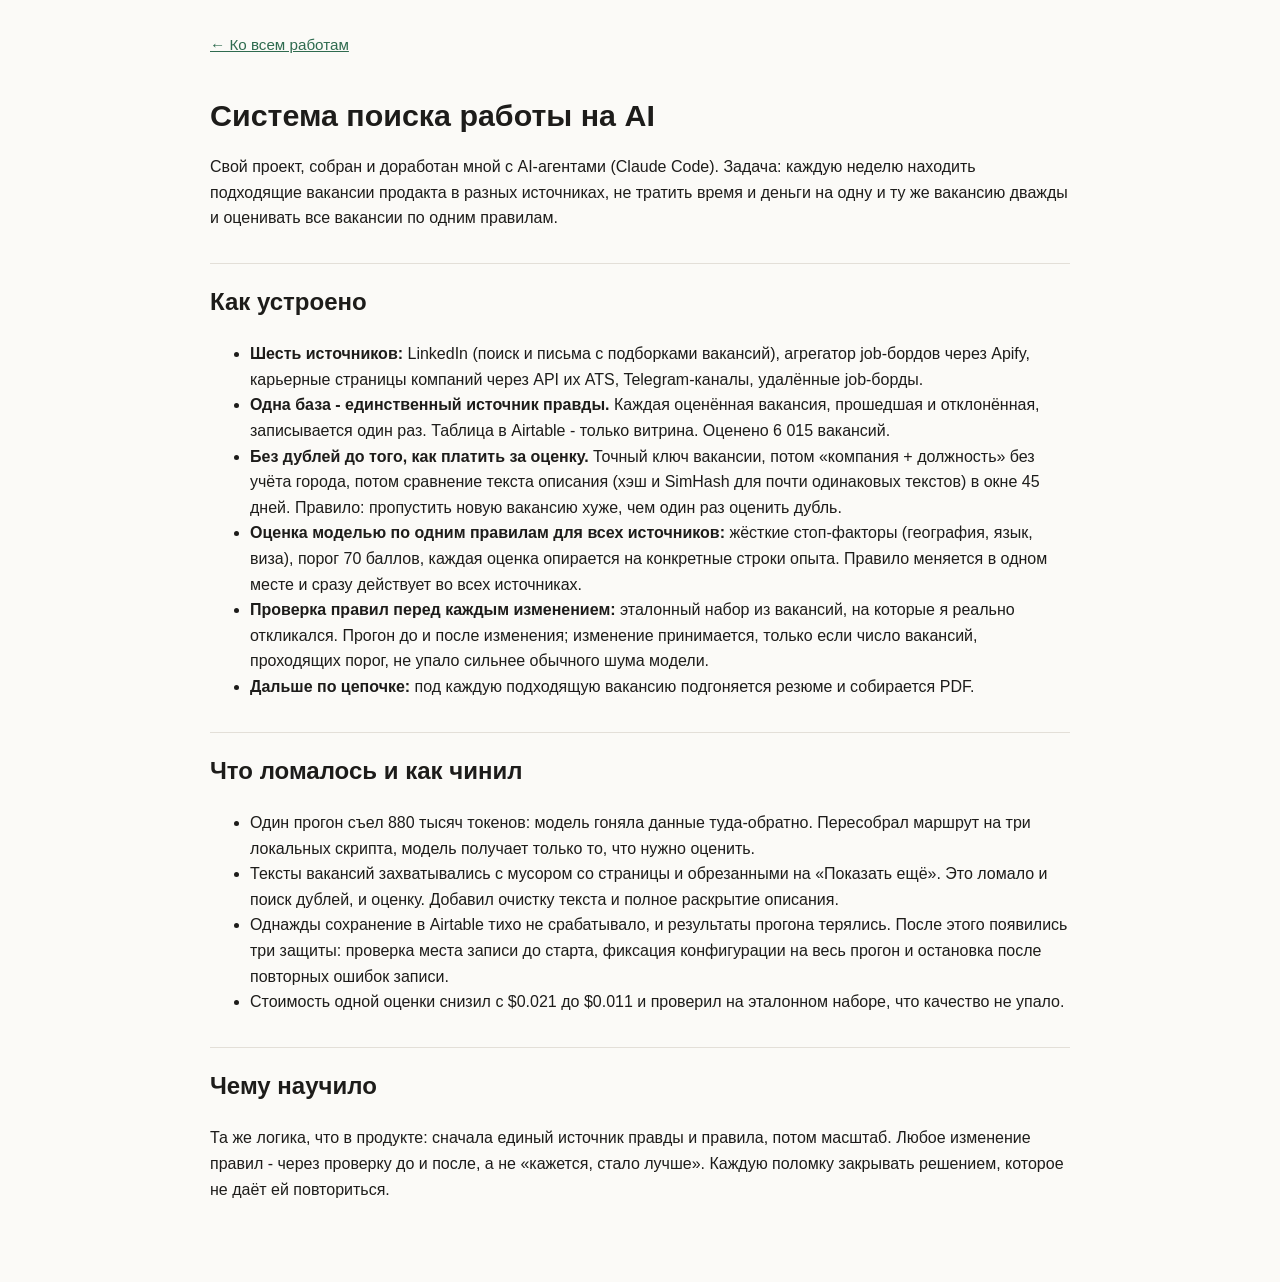
==== job-search/index.html @ 43af3b4d "Portfolio: work samples" ====
<!doctype html>
<html lang="ru">
<head>
<meta charset="utf-8">
<meta name="viewport" content="width=device-width, initial-scale=1">
<title>Система поиска работы на AI</title>
<link rel="stylesheet" href="../doc.css">
</head>
<body>
<main>
<a class="back" href="../">← Ко всем работам</a>
<h1>Система поиска работы на AI</h1>
<p>Свой проект, собран и доработан мной с AI-агентами (Claude Code). Задача: каждую неделю находить подходящие вакансии продакта в разных источниках, не тратить время и деньги на одну и ту же вакансию дважды и оценивать все вакансии по одним правилам.</p>

<h2>Как устроено</h2>
<ul>
<li><b>Шесть источников:</b> LinkedIn (поиск и письма с подборками вакансий), агрегатор job-бордов через Apify, карьерные страницы компаний через API их ATS, Telegram-каналы, удалённые job-борды.</li>
<li><b>Одна база - единственный источник правды.</b> Каждая оценённая вакансия, прошедшая и отклонённая, записывается один раз. Таблица в Airtable - только витрина. Оценено 6 015 вакансий.</li>
<li><b>Без дублей до того, как платить за оценку.</b> Точный ключ вакансии, потом «компания + должность» без учёта города, потом сравнение текста описания (хэш и SimHash для почти одинаковых текстов) в окне 45 дней. Правило: пропустить новую вакансию хуже, чем один раз оценить дубль.</li>
<li><b>Оценка моделью по одним правилам для всех источников:</b> жёсткие стоп-факторы (география, язык, виза), порог 70 баллов, каждая оценка опирается на конкретные строки опыта. Правило меняется в одном месте и сразу действует во всех источниках.</li>
<li><b>Проверка правил перед каждым изменением:</b> эталонный набор из вакансий, на которые я реально откликался. Прогон до и после изменения; изменение принимается, только если число вакансий, проходящих порог, не упало сильнее обычного шума модели.</li>
<li><b>Дальше по цепочке:</b> под каждую подходящую вакансию подгоняется резюме и собирается PDF.</li>
</ul>

<h2>Что ломалось и как чинил</h2>
<ul>
<li>Один прогон съел 880 тысяч токенов: модель гоняла данные туда-обратно. Пересобрал маршрут на три локальных скрипта, модель получает только то, что нужно оценить.</li>
<li>Тексты вакансий захватывались с мусором со страницы и обрезанными на «Показать ещё». Это ломало и поиск дублей, и оценку. Добавил очистку текста и полное раскрытие описания.</li>
<li>Однажды сохранение в Airtable тихо не срабатывало, и результаты прогона терялись. После этого появились три защиты: проверка места записи до старта, фиксация конфигурации на весь прогон и остановка после повторных ошибок записи.</li>
<li>Стоимость одной оценки снизил с $0.021 до $0.011 и проверил на эталонном наборе, что качество не упало.</li>
</ul>

<h2>Чему научило</h2>
<p>Та же логика, что в продукте: сначала единый источник правды и правила, потом масштаб. Любое изменение правил - через проверку до и после, а не «кажется, стало лучше». Каждую поломку закрывать решением, которое не даёт ей повториться.</p>
</main>
</body>
</html>
---- doc.css ----
:root{--bg:#fbfaf7;--fg:#1d1c1a;--muted:#5d5a55;--line:#e3dfd8;--accent:#2f6b4f;--code:#f1eee8}
@media (prefers-color-scheme:dark){:root{--bg:#161614;--fg:#ecebe8;--muted:#a6a39c;--line:#33322f;--accent:#7fc4a1;--code:#22211f}}
body{background:var(--bg);color:var(--fg);font:16px/1.6 -apple-system,BlinkMacSystemFont,"Segoe UI",Roboto,Arial,sans-serif;margin:0;padding:32px 20px 64px}
main,body>header,body>nav{max-width:860px;margin:0 auto}
a{color:var(--accent)} h1{font-size:1.9rem;line-height:1.25} h2{margin-top:2rem;border-top:1px solid var(--line);padding-top:1.2rem}
table{border-collapse:collapse;width:100%;display:block;overflow-x:auto} th,td{border:1px solid var(--line);padding:6px 10px;text-align:left;vertical-align:top}
code,pre{background:var(--code);border-radius:4px} pre{padding:12px;overflow-x:auto} code{padding:1px 4px}
.back{display:inline-block;margin-bottom:18px;font-size:.95rem}
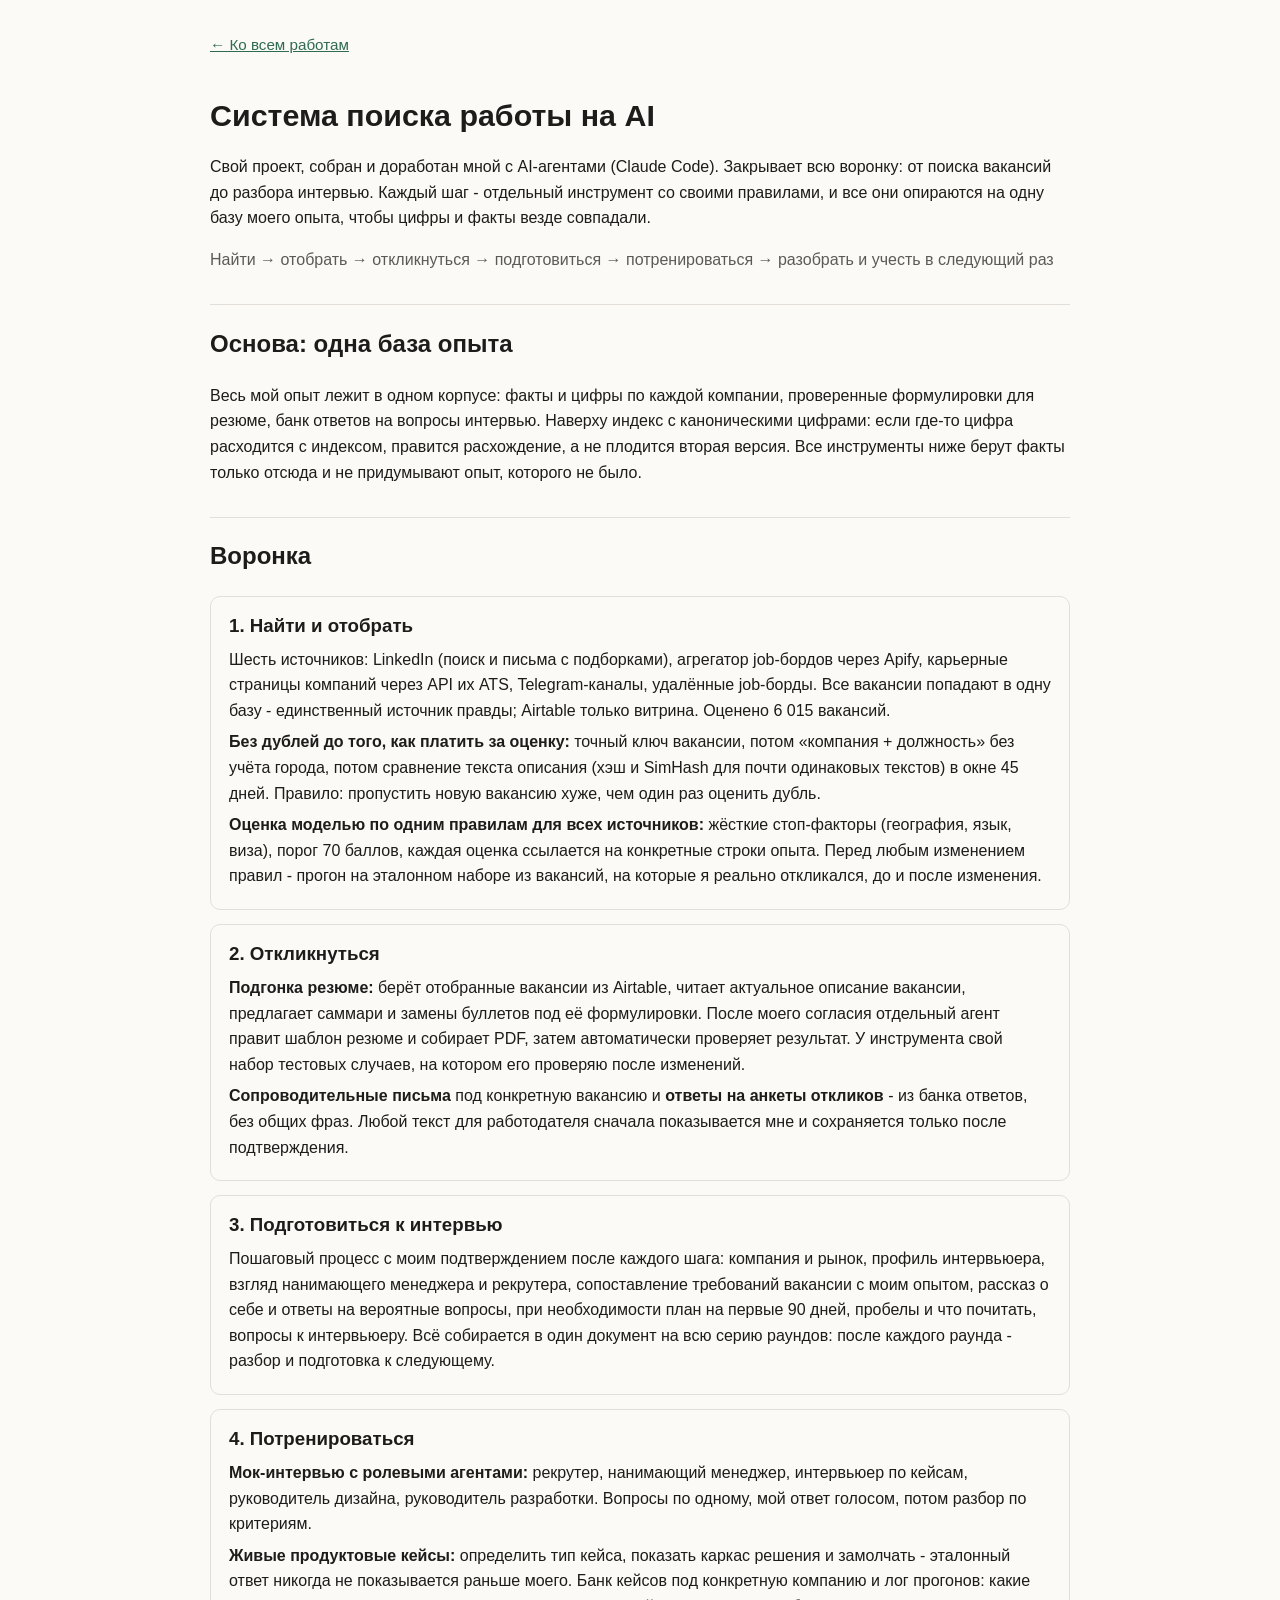
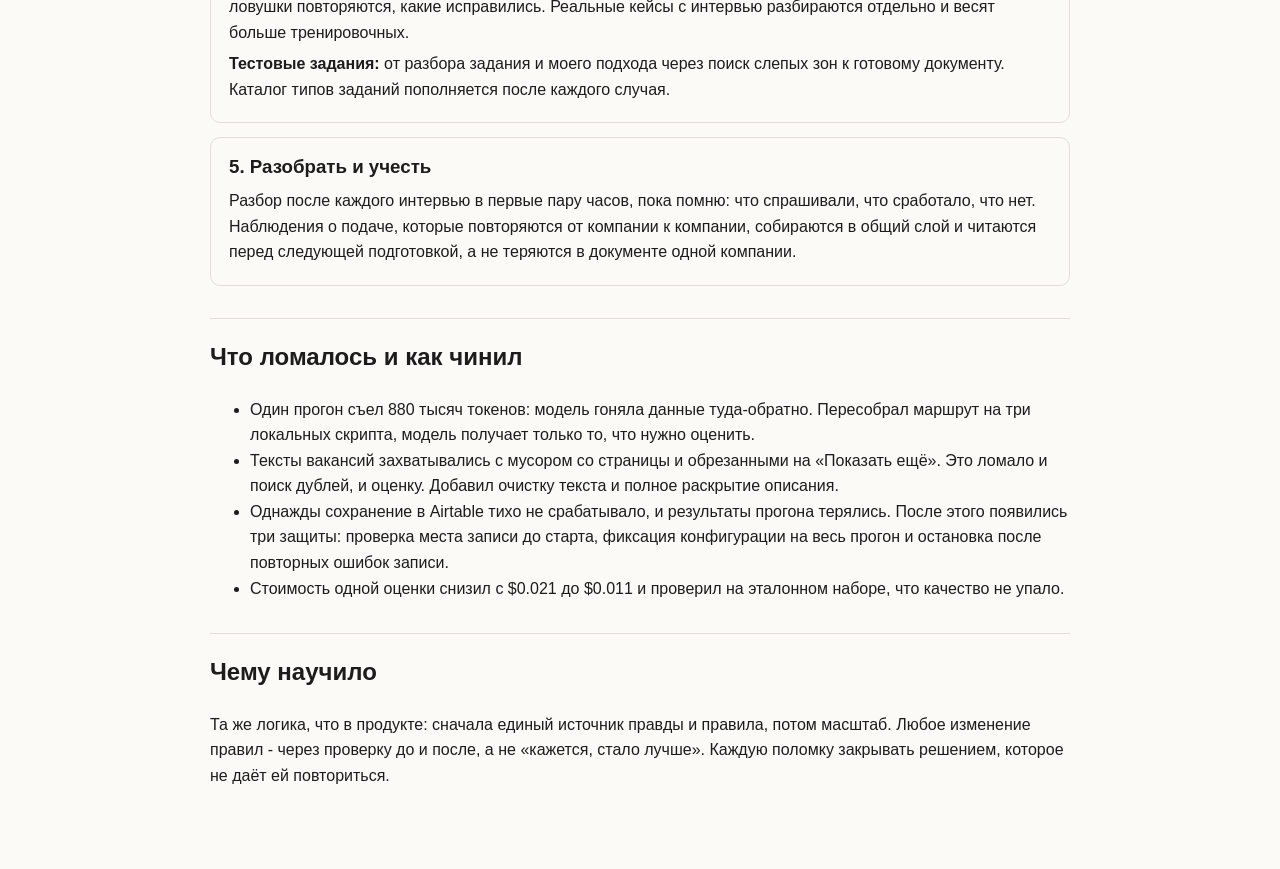
==== commit 3101b955: "Job search: describe the whole funnel" ====
--- a/job-search/index.html
+++ b/job-search/index.html
@@ -5,22 +5,54 @@
 <meta name="viewport" content="width=device-width, initial-scale=1">
 <title>Система поиска работы на AI</title>
 <link rel="stylesheet" href="../doc.css">
+<style>
+.stage{border:1px solid var(--line);border-radius:10px;padding:14px 18px;margin:14px 0}
+.stage h3{margin:0 0 6px}
+.stage p{margin:6px 0}
+.flow{color:var(--muted)}
+</style>
 </head>
 <body>
 <main>
 <a class="back" href="../">← Ко всем работам</a>
 <h1>Система поиска работы на AI</h1>
-<p>Свой проект, собран и доработан мной с AI-агентами (Claude Code). Задача: каждую неделю находить подходящие вакансии продакта в разных источниках, не тратить время и деньги на одну и ту же вакансию дважды и оценивать все вакансии по одним правилам.</p>
+<p>Свой проект, собран и доработан мной с AI-агентами (Claude Code). Закрывает всю воронку: от поиска вакансий до разбора интервью. Каждый шаг - отдельный инструмент со своими правилами, и все они опираются на одну базу моего опыта, чтобы цифры и факты везде совпадали.</p>
+<p class="flow">Найти → отобрать → откликнуться → подготовиться → потренироваться → разобрать и учесть в следующий раз</p>
 
-<h2>Как устроено</h2>
-<ul>
-<li><b>Шесть источников:</b> LinkedIn (поиск и письма с подборками вакансий), агрегатор job-бордов через Apify, карьерные страницы компаний через API их ATS, Telegram-каналы, удалённые job-борды.</li>
-<li><b>Одна база - единственный источник правды.</b> Каждая оценённая вакансия, прошедшая и отклонённая, записывается один раз. Таблица в Airtable - только витрина. Оценено 6 015 вакансий.</li>
-<li><b>Без дублей до того, как платить за оценку.</b> Точный ключ вакансии, потом «компания + должность» без учёта города, потом сравнение текста описания (хэш и SimHash для почти одинаковых текстов) в окне 45 дней. Правило: пропустить новую вакансию хуже, чем один раз оценить дубль.</li>
-<li><b>Оценка моделью по одним правилам для всех источников:</b> жёсткие стоп-факторы (география, язык, виза), порог 70 баллов, каждая оценка опирается на конкретные строки опыта. Правило меняется в одном месте и сразу действует во всех источниках.</li>
-<li><b>Проверка правил перед каждым изменением:</b> эталонный набор из вакансий, на которые я реально откликался. Прогон до и после изменения; изменение принимается, только если число вакансий, проходящих порог, не упало сильнее обычного шума модели.</li>
-<li><b>Дальше по цепочке:</b> под каждую подходящую вакансию подгоняется резюме и собирается PDF.</li>
-</ul>
+<h2>Основа: одна база опыта</h2>
+<p>Весь мой опыт лежит в одном корпусе: факты и цифры по каждой компании, проверенные формулировки для резюме, банк ответов на вопросы интервью. Наверху индекс с каноническими цифрами: если где-то цифра расходится с индексом, правится расхождение, а не плодится вторая версия. Все инструменты ниже берут факты только отсюда и не придумывают опыт, которого не было.</p>
+
+<h2>Воронка</h2>
+
+<div class="stage">
+<h3>1. Найти и отобрать</h3>
+<p>Шесть источников: LinkedIn (поиск и письма с подборками), агрегатор job-бордов через Apify, карьерные страницы компаний через API их ATS, Telegram-каналы, удалённые job-борды. Все вакансии попадают в одну базу - единственный источник правды; Airtable только витрина. Оценено 6 015 вакансий.</p>
+<p><b>Без дублей до того, как платить за оценку:</b> точный ключ вакансии, потом «компания + должность» без учёта города, потом сравнение текста описания (хэш и SimHash для почти одинаковых текстов) в окне 45 дней. Правило: пропустить новую вакансию хуже, чем один раз оценить дубль.</p>
+<p><b>Оценка моделью по одним правилам для всех источников:</b> жёсткие стоп-факторы (география, язык, виза), порог 70 баллов, каждая оценка ссылается на конкретные строки опыта. Перед любым изменением правил - прогон на эталонном наборе из вакансий, на которые я реально откликался, до и после изменения.</p>
+</div>
+
+<div class="stage">
+<h3>2. Откликнуться</h3>
+<p><b>Подгонка резюме:</b> берёт отобранные вакансии из Airtable, читает актуальное описание вакансии, предлагает саммари и замены буллетов под её формулировки. После моего согласия отдельный агент правит шаблон резюме и собирает PDF, затем автоматически проверяет результат. У инструмента свой набор тестовых случаев, на котором его проверяю после изменений.</p>
+<p><b>Сопроводительные письма</b> под конкретную вакансию и <b>ответы на анкеты откликов</b> - из банка ответов, без общих фраз. Любой текст для работодателя сначала показывается мне и сохраняется только после подтверждения.</p>
+</div>
+
+<div class="stage">
+<h3>3. Подготовиться к интервью</h3>
+<p>Пошаговый процесс с моим подтверждением после каждого шага: компания и рынок, профиль интервьюера, взгляд нанимающего менеджера и рекрутера, сопоставление требований вакансии с моим опытом, рассказ о себе и ответы на вероятные вопросы, при необходимости план на первые 90 дней, пробелы и что почитать, вопросы к интервьюеру. Всё собирается в один документ на всю серию раундов: после каждого раунда - разбор и подготовка к следующему.</p>
+</div>
+
+<div class="stage">
+<h3>4. Потренироваться</h3>
+<p><b>Мок-интервью с ролевыми агентами:</b> рекрутер, нанимающий менеджер, интервьюер по кейсам, руководитель дизайна, руководитель разработки. Вопросы по одному, мой ответ голосом, потом разбор по критериям.</p>
+<p><b>Живые продуктовые кейсы:</b> определить тип кейса, показать каркас решения и замолчать - эталонный ответ никогда не показывается раньше моего. Банк кейсов под конкретную компанию и лог прогонов: какие ловушки повторяются, какие исправились. Реальные кейсы с интервью разбираются отдельно и весят больше тренировочных.</p>
+<p><b>Тестовые задания:</b> от разбора задания и моего подхода через поиск слепых зон к готовому документу. Каталог типов заданий пополняется после каждого случая.</p>
+</div>
+
+<div class="stage">
+<h3>5. Разобрать и учесть</h3>
+<p>Разбор после каждого интервью в первые пару часов, пока помню: что спрашивали, что сработало, что нет. Наблюдения о подаче, которые повторяются от компании к компании, собираются в общий слой и читаются перед следующей подготовкой, а не теряются в документе одной компании.</p>
+</div>
 
 <h2>Что ломалось и как чинил</h2>
 <ul>
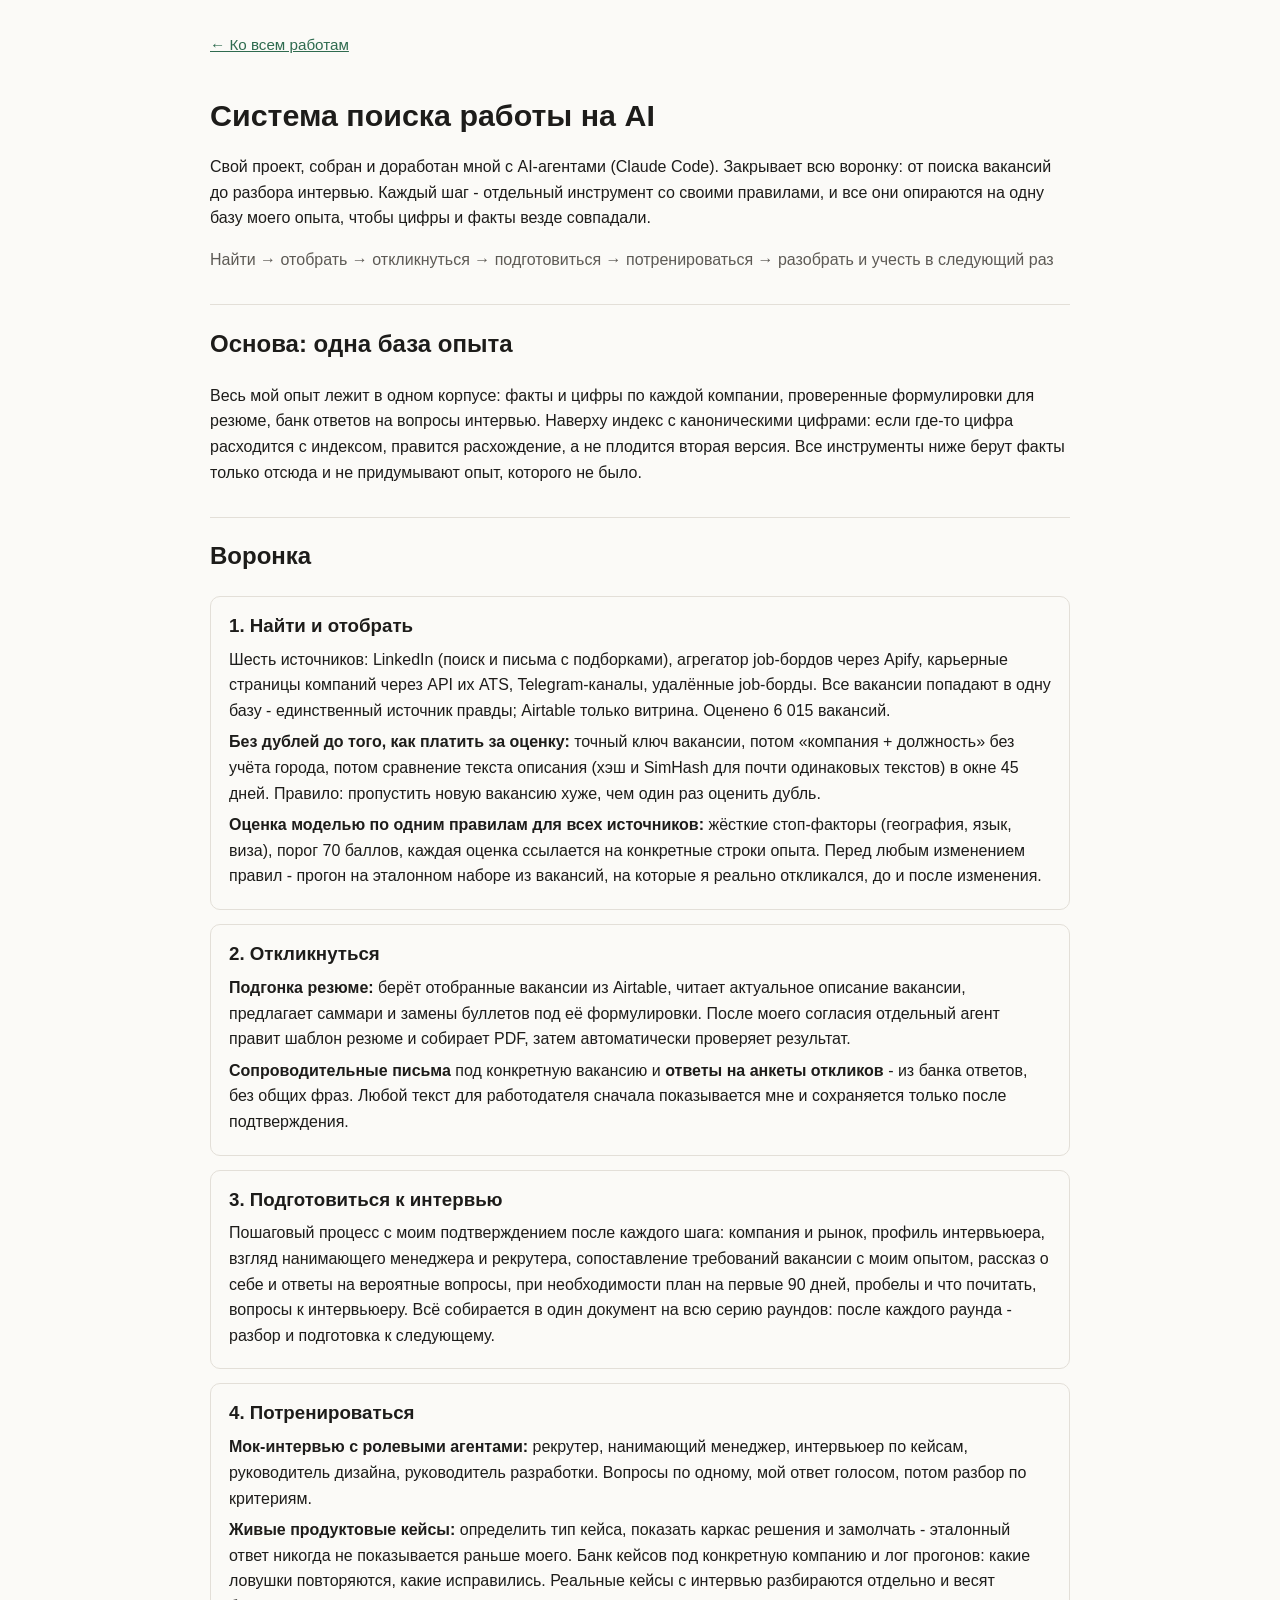
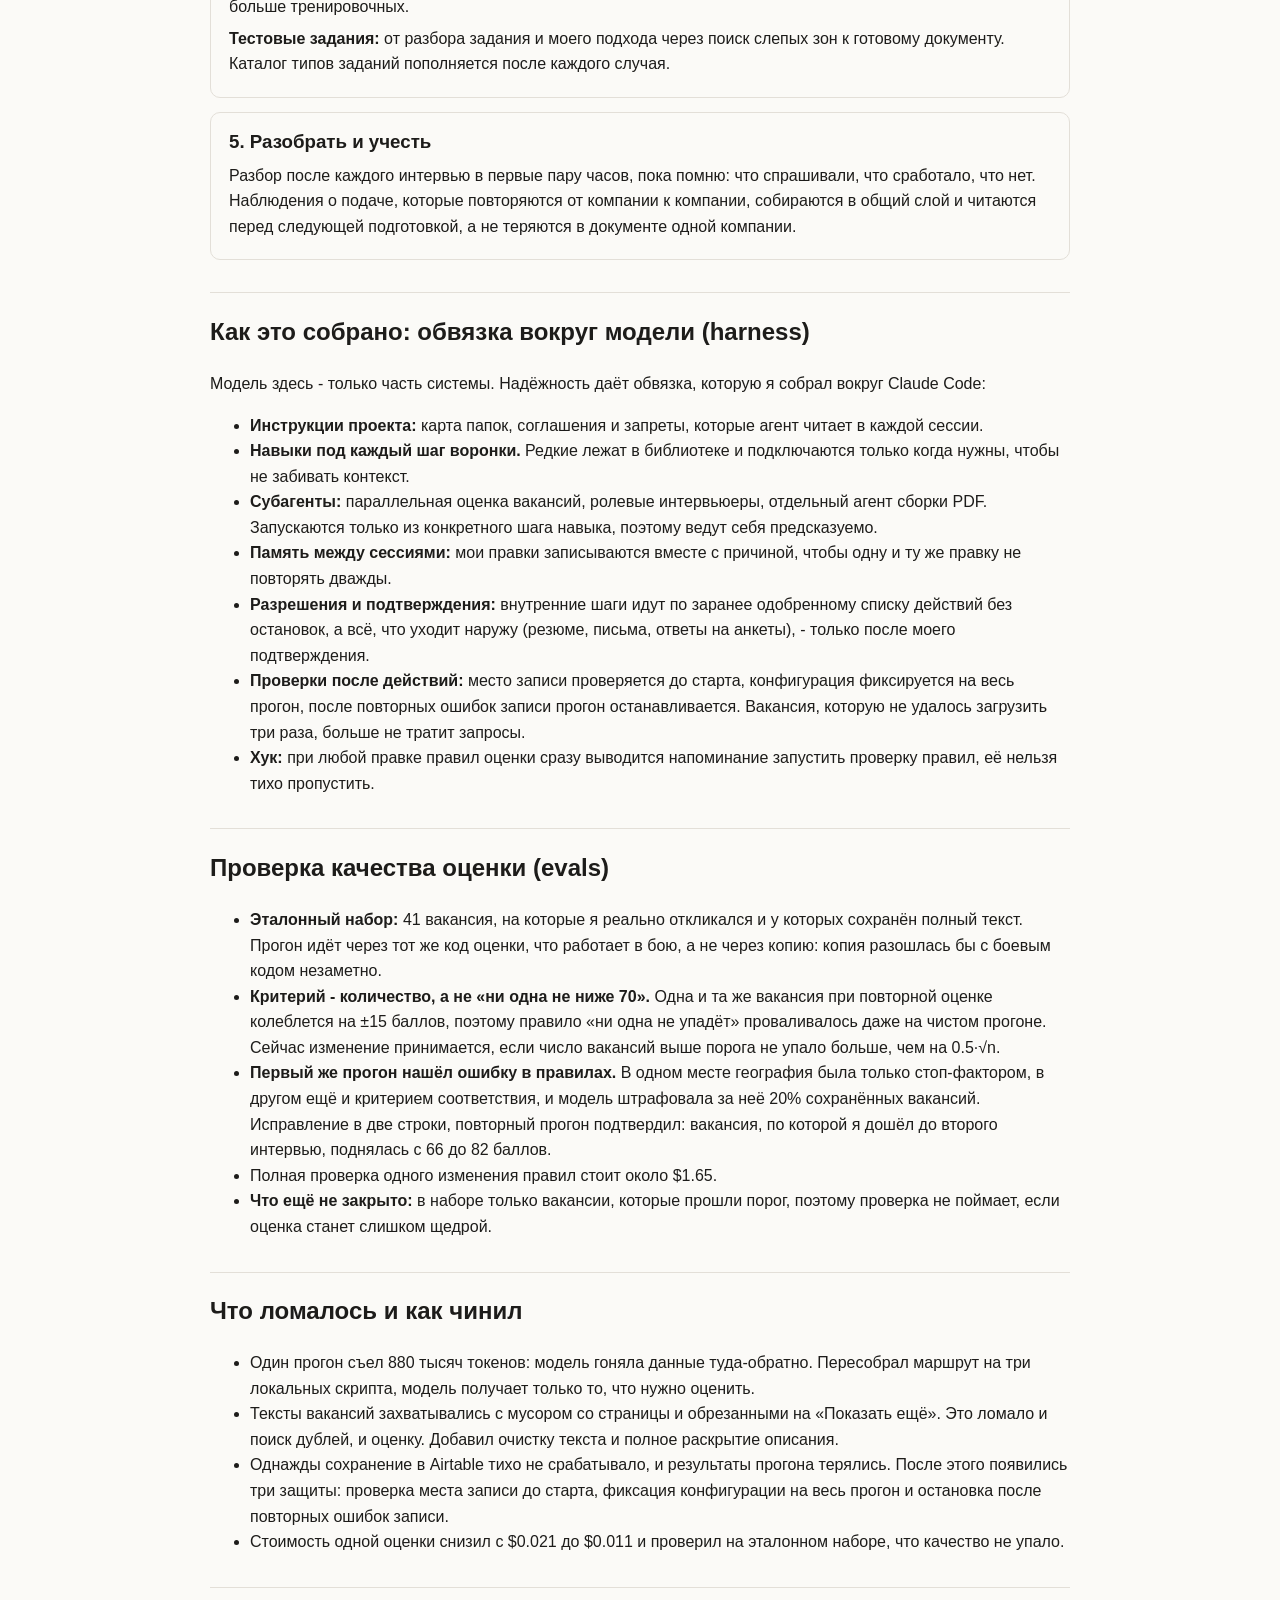
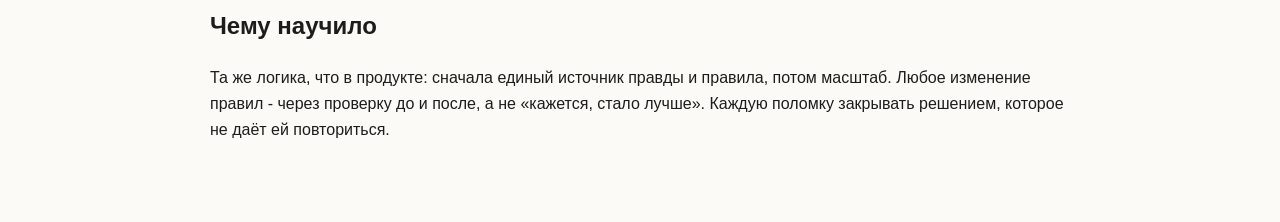
==== commit a5f2f3e4: "Job search: harness and evals" ====
--- a/job-search/index.html
+++ b/job-search/index.html
@@ -33,7 +33,7 @@
 
 <div class="stage">
 <h3>2. Откликнуться</h3>
-<p><b>Подгонка резюме:</b> берёт отобранные вакансии из Airtable, читает актуальное описание вакансии, предлагает саммари и замены буллетов под её формулировки. После моего согласия отдельный агент правит шаблон резюме и собирает PDF, затем автоматически проверяет результат. У инструмента свой набор тестовых случаев, на котором его проверяю после изменений.</p>
+<p><b>Подгонка резюме:</b> берёт отобранные вакансии из Airtable, читает актуальное описание вакансии, предлагает саммари и замены буллетов под её формулировки. После моего согласия отдельный агент правит шаблон резюме и собирает PDF, затем автоматически проверяет результат.</p>
 <p><b>Сопроводительные письма</b> под конкретную вакансию и <b>ответы на анкеты откликов</b> - из банка ответов, без общих фраз. Любой текст для работодателя сначала показывается мне и сохраняется только после подтверждения.</p>
 </div>
 
@@ -54,6 +54,27 @@
 <p>Разбор после каждого интервью в первые пару часов, пока помню: что спрашивали, что сработало, что нет. Наблюдения о подаче, которые повторяются от компании к компании, собираются в общий слой и читаются перед следующей подготовкой, а не теряются в документе одной компании.</p>
 </div>
 
+<h2>Как это собрано: обвязка вокруг модели (harness)</h2>
+<p>Модель здесь - только часть системы. Надёжность даёт обвязка, которую я собрал вокруг Claude Code:</p>
+<ul>
+<li><b>Инструкции проекта:</b> карта папок, соглашения и запреты, которые агент читает в каждой сессии.</li>
+<li><b>Навыки под каждый шаг воронки.</b> Редкие лежат в библиотеке и подключаются только когда нужны, чтобы не забивать контекст.</li>
+<li><b>Субагенты:</b> параллельная оценка вакансий, ролевые интервьюеры, отдельный агент сборки PDF. Запускаются только из конкретного шага навыка, поэтому ведут себя предсказуемо.</li>
+<li><b>Память между сессиями:</b> мои правки записываются вместе с причиной, чтобы одну и ту же правку не повторять дважды.</li>
+<li><b>Разрешения и подтверждения:</b> внутренние шаги идут по заранее одобренному списку действий без остановок, а всё, что уходит наружу (резюме, письма, ответы на анкеты), - только после моего подтверждения.</li>
+<li><b>Проверки после действий:</b> место записи проверяется до старта, конфигурация фиксируется на весь прогон, после повторных ошибок записи прогон останавливается. Вакансия, которую не удалось загрузить три раза, больше не тратит запросы.</li>
+<li><b>Хук:</b> при любой правке правил оценки сразу выводится напоминание запустить проверку правил, её нельзя тихо пропустить.</li>
+</ul>
+
+<h2>Проверка качества оценки (evals)</h2>
+<ul>
+<li><b>Эталонный набор:</b> 41 вакансия, на которые я реально откликался и у которых сохранён полный текст. Прогон идёт через тот же код оценки, что работает в бою, а не через копию: копия разошлась бы с боевым кодом незаметно.</li>
+<li><b>Критерий - количество, а не «ни одна не ниже 70».</b> Одна и та же вакансия при повторной оценке колеблется на ±15 баллов, поэтому правило «ни одна не упадёт» проваливалось даже на чистом прогоне. Сейчас изменение принимается, если число вакансий выше порога не упало больше, чем на 0.5·√n.</li>
+<li><b>Первый же прогон нашёл ошибку в правилах.</b> В одном месте география была только стоп-фактором, в другом ещё и критерием соответствия, и модель штрафовала за неё 20% сохранённых вакансий. Исправление в две строки, повторный прогон подтвердил: вакансия, по которой я дошёл до второго интервью, поднялась с 66 до 82 баллов.</li>
+<li>Полная проверка одного изменения правил стоит около $1.65.</li>
+<li><b>Что ещё не закрыто:</b> в наборе только вакансии, которые прошли порог, поэтому проверка не поймает, если оценка станет слишком щедрой.</li>
+</ul>
+
 <h2>Что ломалось и как чинил</h2>
 <ul>
 <li>Один прогон съел 880 тысяч токенов: модель гоняла данные туда-обратно. Пересобрал маршрут на три локальных скрипта, модель получает только то, что нужно оценить.</li>
